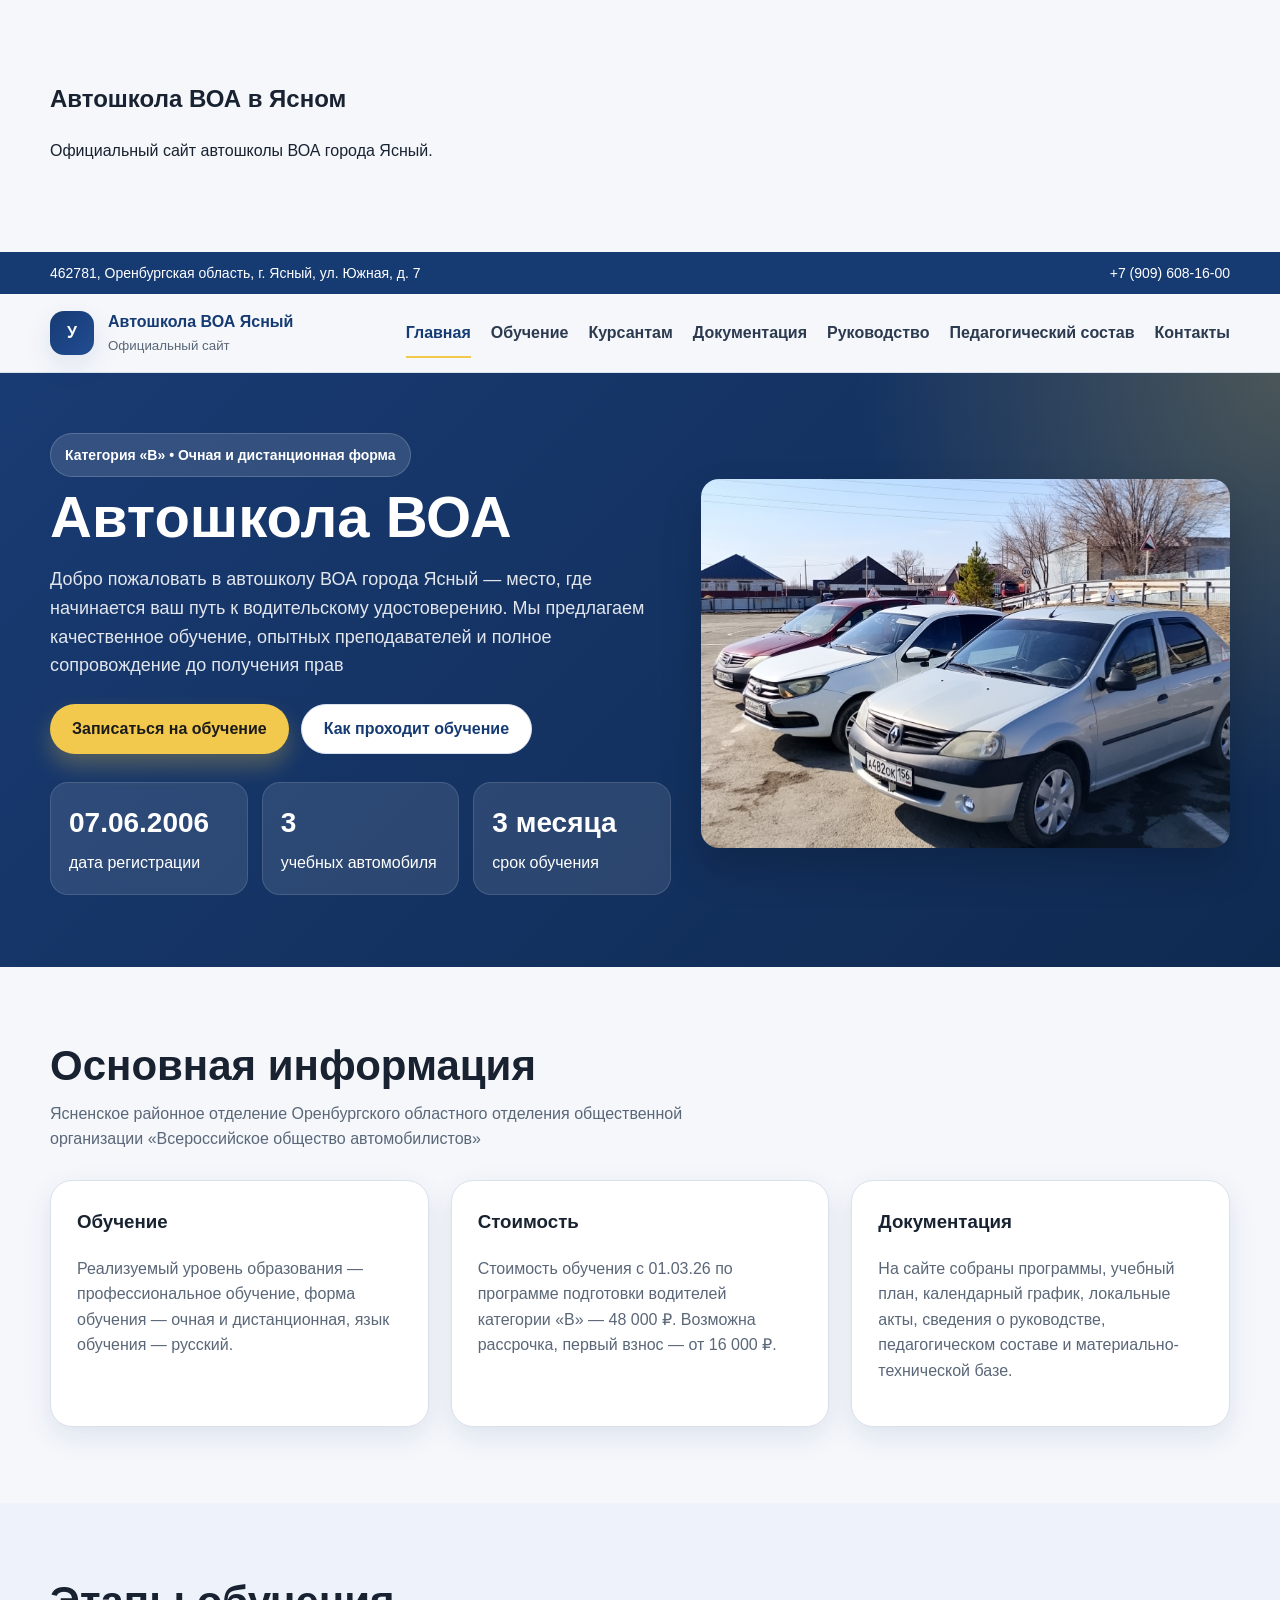
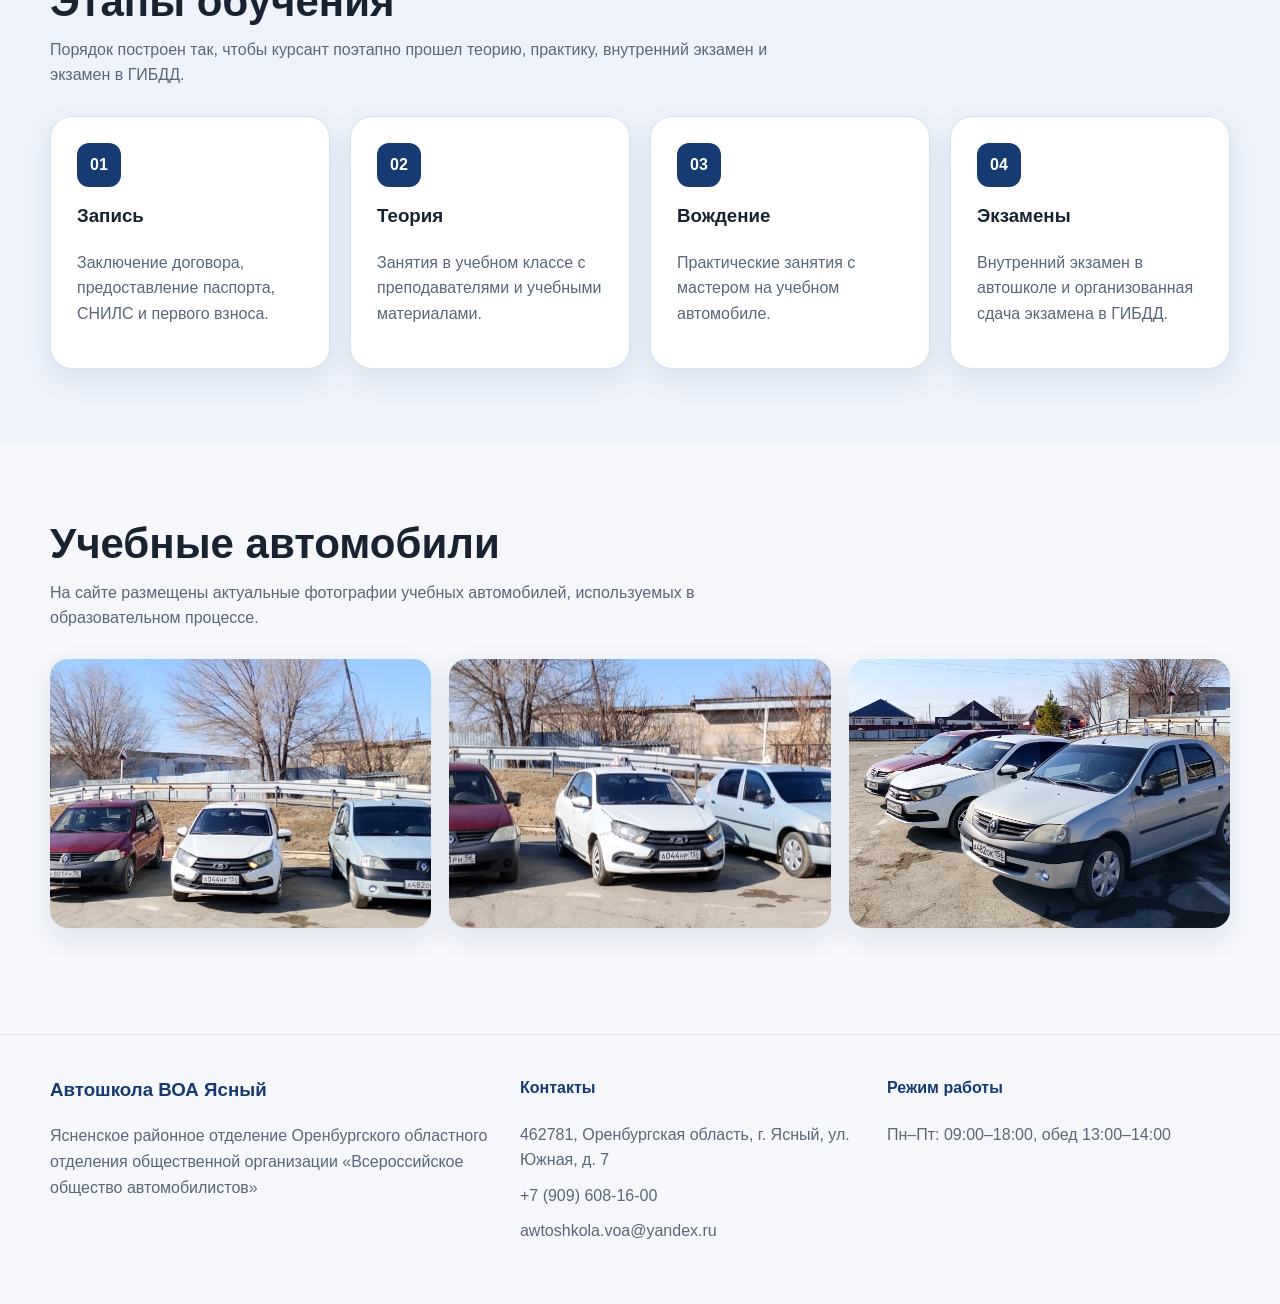
==== index.html @ 306327cb "Update index.html" ====
<!DOCTYPE html>
<html lang="ru">
<head>
  <meta charset="UTF-8" />
  <meta name="viewport" content="width=device-width, initial-scale=1.0" />
  <title>Главная — Автошкола ВОА Ясный</title>
  <meta name="description" content="Официальный сайт Ясненское районное отделение ООООО «ВОА»." />
  <meta name="keywords" content="ВОА Ясный, автошкола Ясный, права Ясный, обучение вождению">
<meta name="robots" content="index, follow">

  <meta name="google-site-verification" content="EW2TtbKQk9HyhIWcy-3TnXFjOgDxEClTxjRQ3O5Yyy0" />
  
  <link rel="stylesheet" href="style.css" />
</head>
<body>

  <section class="hero">
  <div class="container">
    <h1>Автошкола ВОА в Ясном</h1>
    <p>Официальный сайт автошколы ВОА города Ясный.</p>
  </div>
</section>
  
  <div class="topbar">
    <div class="container topbar-inner">
      <span>462781, Оренбургская область, г. Ясный, ул. Южная, д. 7</span>
      <span><a href="tel:79096081600">+7 (909) 608-16-00</a></span>
    </div>
  </div>
  <header class="header">
    <div class="container header-inner">
      <a class="logo" href="index.html">
        <span class="logo-mark">У</span>
        <span>
          <strong>Автошкола ВОА Ясный</strong>
          <small>Официальный сайт</small>
        </span>
      </a>
      <button class="menu-toggle" type="button" aria-label="Открыть меню">☰</button>
      <nav class="nav"><a href="index.html" class="is-active">Главная</a>
<a href="training.html">Обучение</a>
<a href="students.html">Курсантам</a>
<a href="docs.html">Документация</a>
<a href="management.html">Руководство</a>
<a href="teachers.html">Педагогический состав</a>
<a href="contacts.html">Контакты</a></nav>
    </div>
  </header>
  <main>
<section class="hero hero-home">
  <div class="container hero-grid">
    <div class="hero-copy reveal">
      <span class="eyebrow">Категория «В» • Очная и дистанционная форма</span>
      <h1>Автошкола ВОА</h1>
      <p>Добро пожаловать в автошколу ВОА города Ясный — место, где начинается ваш путь к водительскому удостоверению. Мы предлагаем качественное обучение, опытных преподавателей и полное сопровождение до получения прав</p>
      <div class="hero-actions">
        <a class="btn btn-primary" href="tel:+79096081600">Записаться на обучение</a>
        <a class="btn btn-secondary" href="training.html">Как проходит обучение</a>
      </div>
      <div class="stats-grid">
        <div class="stat-card"><strong>07.06.2006</strong><span>дата регистрации</span></div>
        <div class="stat-card"><strong>3</strong><span>учебных автомобиля</span></div>
        <div class="stat-card"><strong>3 месяца</strong><span>срок обучения</span></div>
      </div>
    </div>
    <div class="hero-media reveal">
      <img src="assets/img/cars-2.jpg" alt="Учебные автомобили автошколы" />
    </div>
  </div>
</section>

<section class="section">
  <div class="container">
    <div class="section-head reveal">
      <h2>Основная информация</h2>
      <p>Ясненское районное отделение Оренбургского областного отделения общественной организации «Всероссийское общество автомобилистов»</p>
    </div>
    <div class="cards cards-3">
      <article class="card reveal">
        <h3>Обучение</h3>
        <p>Реализуемый уровень образования — профессиональное обучение, форма обучения — очная и дистанционная, язык обучения — русский.</p>
      </article>
      <article class="card reveal">
        <h3>Стоимость</h3>
        <p>Стоимость обучения c 01.03.26 по программе подготовки водителей категории «В» — 48 000 ₽. Возможна рассрочка, первый взнос — от 16 000 ₽.</p>
      </article>
      <article class="card reveal">
        <h3>Документация</h3>
        <p>На сайте собраны программы, учебный план, календарный график, локальные акты, сведения о руководстве, педагогическом составе и материально-технической базе.</p>
      </article>
    </div>
  </div>
</section>

<section class="section section-soft">
  <div class="container">
    <div class="section-head reveal">
      <h2>Этапы обучения</h2>
      <p>Порядок построен так, чтобы курсант поэтапно прошел теорию, практику, внутренний экзамен и экзамен в ГИБДД.</p>
    </div>
    <div class="steps-grid">
      <div class="step-card reveal"><span>01</span><h3>Запись</h3><p>Заключение договора, предоставление паспорта, СНИЛС и первого взноса.</p></div>
      <div class="step-card reveal"><span>02</span><h3>Теория</h3><p>Занятия в учебном классе с преподавателями и учебными материалами.</p></div>
      <div class="step-card reveal"><span>03</span><h3>Вождение</h3><p>Практические занятия с мастером на учебном автомобиле.</p></div>
      <div class="step-card reveal"><span>04</span><h3>Экзамены</h3><p>Внутренний экзамен в автошколе и организованная сдача экзамена в ГИБДД.</p></div>
    </div>
  </div>
</section>

<section class="section">
  <div class="container">
    <div class="section-head reveal">
      <h2>Учебные автомобили</h2>
      <p>На сайте размещены актуальные фотографии учебных автомобилей, используемых в образовательном процессе.</p>
    </div>
    <div class="gallery-grid gallery-grid-3">
      <img class="reveal" src="assets/img/cars-1.jpg" alt="Учебные автомобили — фото 1" />
      <img class="reveal" src="assets/img/cars-3.jpg" alt="Учебные автомобили — фото 2" />
      <img class="reveal" src="assets/img/cars-5.jpg" alt="Учебные автомобили — фото 3" />
    </div>
  </div>
</section>

</main>
  <footer class="footer">
    <div class="container footer-grid">
      <div>
        <h3>Автошкола ВОА Ясный</h3>
        <p>Ясненское районное отделение Оренбургского областного отделения общественной организации «Всероссийское общество автомобилистов»</p>
      </div>
      <div>
        <h4>Контакты</h4>
        <p>462781, Оренбургская область, г. Ясный, ул. Южная, д. 7</p>
        <p><a href="tel:79096081600">+7 (909) 608-16-00</a></p>
        <p><a href="mailto:awtoshkola.voa@yandex.ru">awtoshkola.voa@yandex.ru</a></p>
      </div>
      <div>
        <h4>Режим работы</h4>
        <p>Пн–Пт: 09:00–18:00, обед 13:00–14:00</p>
      </div>
    </div>
  </footer>
  <script src="script.js"></script>
</body>
</html>
---- style.css ----
:root {
  --bg: #f5f7fb;
  --card: #ffffff;
  --text: #182230;
  --muted: #5a6778;
  --line: #d9e1ed;
  --primary: #163b73;
  --primary-2: #224d93;
  --accent: #f2c94c;
  --soft: #eef3fb;
  --success: #e8f5eb;
  --radius: 22px;
  --shadow: 0 10px 28px rgba(22, 59, 115, .10);
  --container: 1180px;
}
* { box-sizing: border-box; }
html { scroll-behavior: smooth; }
body { margin: 0; font-family: Arial, Helvetica, sans-serif; background: var(--bg); color: var(--text); line-height: 1.6; }
a { color: inherit; text-decoration: none; }
img { max-width: 100%; display: block; border-radius: 18px; }
.container { width: min(var(--container), calc(100% - 32px)); margin: 0 auto; }
.topbar { background: var(--primary); color: #fff; font-size: 14px; }
.topbar-inner { min-height: 42px; display: flex; align-items: center; justify-content: space-between; gap: 16px; flex-wrap: wrap; }
.header { position: sticky; top: 0; z-index: 30; background: rgba(245,247,251,.95); backdrop-filter: blur(10px); border-bottom: 1px solid var(--line); }
.header-inner { display: flex; align-items: center; justify-content: space-between; min-height: 78px; gap: 20px; }
.logo { display: flex; align-items: center; gap: 14px; }
.logo strong { display: block; color: var(--primary); }
.logo small { display: block; color: var(--muted); }
.logo-mark { width: 44px; height: 44px; border-radius: 14px; display: grid; place-items: center; background: linear-gradient(135deg, var(--primary), var(--primary-2)); color: #fff; font-weight: 800; box-shadow: var(--shadow); }
.nav { display: flex; gap: 20px; align-items: center; }
.nav a { font-weight: 700; color: #2b3a4e; padding: 8px 0; position: relative; }
.nav a::after { content: ''; position: absolute; left: 0; bottom: -4px; width: 0; height: 2px; background: var(--accent); transition: .25s ease; }
.nav a:hover::after, .nav a.is-active::after { width: 100%; }
.nav a.is-active { color: var(--primary); }
.menu-toggle { display: none; border: 1px solid var(--line); background: var(--card); border-radius: 12px; width: 44px; height: 44px; font-size: 20px; }
.hero { padding: 60px 0 72px; }
.hero-home { background: radial-gradient(circle at top right, rgba(242,201,76,.25), transparent 30%), linear-gradient(135deg, #193b73, #0f2a51); color: #fff; }
.hero-grid { display: grid; grid-template-columns: 1.08fr .92fr; gap: 30px; align-items: center; }
.hero-copy h1, .hero-inner-box h1 { margin: 10px 0 14px; font-size: clamp(34px, 5vw, 58px); line-height: 1.03; }
.hero-copy p, .hero-inner-box p { font-size: 18px; color: rgba(255,255,255,.88); max-width: 700px; }
.eyebrow { display: inline-flex; padding: 10px 14px; border-radius: 999px; background: rgba(255,255,255,.12); border: 1px solid rgba(255,255,255,.18); font-size: 14px; font-weight: 700; }
.hero-actions, .doc-actions { display: flex; gap: 12px; flex-wrap: wrap; margin-top: 24px; }
.stats-grid { margin-top: 28px; display: grid; grid-template-columns: repeat(3, minmax(0,1fr)); gap: 14px; }
.stat-card { background: rgba(255,255,255,.10); border: 1px solid rgba(255,255,255,.12); border-radius: 18px; padding: 18px; }
.stat-card strong { display: block; font-size: 28px; margin-bottom: 4px; }
.hero-media img { min-height: 320px; object-fit: cover; box-shadow: 0 20px 40px rgba(0,0,0,.2); }
.hero-inner { background: linear-gradient(135deg, #183d77, #16315d); color: #fff; padding-top: 44px; padding-bottom: 44px; }
.hero-inner-box { padding: 22px 0; }
.section { padding: 76px 0; }
.section-soft { background: var(--soft); }
.section-head { margin-bottom: 28px; }
.section-head h2 { font-size: clamp(28px, 4vw, 42px); line-height: 1.1; margin: 0 0 12px; }
.section-head p { margin: 0; color: var(--muted); max-width: 720px; }
.cards { display: grid; gap: 22px; }
.cards-2 { grid-template-columns: repeat(2, minmax(0,1fr)); }
.cards-3 { grid-template-columns: repeat(3, minmax(0,1fr)); }
.card, .step-card, .docs-sidebar-box, .cta-box, .note-box, .table-wrap, .doc-section { background: var(--card); border: 1px solid var(--line); border-radius: var(--radius); box-shadow: var(--shadow); }
.card, .step-card, .note-box, .doc-section { padding: 26px; }
.card h2, .card h3, .step-card h3, .doc-section h2 { margin-top: 0; }
.card p, .card li, .step-card p, .doc-section p { color: var(--muted); }
.btn { display: inline-flex; align-items: center; justify-content: center; min-height: 50px; padding: 0 22px; border-radius: 999px; font-weight: 700; transition: .25s ease; border: 0; cursor: pointer; }
.btn-primary { background: var(--accent); color: #1b1b1b; box-shadow: 0 12px 22px rgba(242,201,76,.28); }
.btn-primary:hover { transform: translateY(-2px); }
.btn-secondary { background: #fff; color: var(--primary); border: 1px solid var(--line); }
.btn-sm { min-height: 40px; padding: 0 16px; font-size: 14px; }
.two-col { display: grid; grid-template-columns: repeat(2, minmax(0,1fr)); gap: 22px; }
.steps-grid { display: grid; grid-template-columns: repeat(4, minmax(0,1fr)); gap: 20px; }
.step-card span { display: inline-grid; place-items: center; width: 44px; height: 44px; border-radius: 12px; background: var(--primary); color: #fff; font-weight: 800; margin-bottom: 14px; }
.gallery-grid { display: grid; gap: 18px; }
.gallery-grid img { width: 100%; height: 100%; object-fit: cover; box-shadow: var(--shadow); }
.gallery-grid-2 { grid-template-columns: repeat(2, minmax(0,1fr)); }
.gallery-grid-3 { grid-template-columns: repeat(3, minmax(0,1fr)); }
.cta-box { padding: 32px; display: flex; align-items: center; justify-content: space-between; gap: 24px; }
.cta-box h2 { margin: 0 0 10px; }
.link-arrow { display: inline-flex; align-items: center; gap: 8px; margin-top: 10px; color: var(--primary); font-weight: 700; }
.link-arrow::after { content: '→'; }
.list-clean { margin: 0; padding-left: 18px; }
.list-clean li + li { margin-top: 8px; }
.table-wrap { overflow: auto; }
.table { width: 100%; border-collapse: collapse; min-width: 760px; }
.table th, .table td { padding: 16px 14px; border-bottom: 1px solid var(--line); vertical-align: top; text-align: left; }
.table th { background: #f6f8fc; color: var(--primary); }
.docs-layout { display: grid; grid-template-columns: 300px 1fr; gap: 24px; align-items: start; }
.docs-sidebar { position: sticky; top: 100px; }
.docs-sidebar-box { padding: 22px; }
.docs-sidebar-box h3 { margin-top: 0; }
.docs-anchor-nav { display: grid; gap: 10px; }
.docs-anchor-nav a { color: var(--primary); font-weight: 700; }
.docs-content { display: grid; gap: 22px; }
.doc-section-head { display: flex; align-items: center; justify-content: space-between; gap: 16px; }
.doc-list { list-style: none; margin: 0; padding: 0; display: grid; gap: 12px; }
.doc-item { display: flex; justify-content: space-between; align-items: center; gap: 18px; padding: 16px 0; border-bottom: 1px solid #edf1f7; }
.doc-item:last-child { border-bottom: 0; }
.doc-type, .doc-status { display: inline-flex; margin-top: 6px; padding: 6px 10px; border-radius: 999px; font-size: 12px; font-weight: 700; }
.doc-type { background: #eff5ff; color: var(--primary); }
.doc-status-missing { background: #fff4e5; color: #935b00; }
.doc-empty { color: var(--muted); }
.note-box { color: var(--text); }
.footer { margin-top: 30px; padding: 40px 0 50px; border-top: 1px solid var(--line); }
.footer-grid { display: grid; grid-template-columns: 1.3fr 1fr 1fr; gap: 24px; }
.footer h3, .footer h4 { margin-top: 0; color: var(--primary); }
.footer p { margin: 0 0 10px; color: var(--muted); }
.reveal { opacity: 0; transform: translateY(24px); transition: opacity .6s ease, transform .6s ease; }
.reveal.show { opacity: 1; transform: translateY(0); }
@media (max-width: 1024px) {
  .hero-grid, .cards-3, .steps-grid, .docs-layout, .footer-grid { grid-template-columns: 1fr; }
  .cards-2, .two-col, .gallery-grid-3 { grid-template-columns: 1fr 1fr; }
  .docs-sidebar { position: static; }
}
@media (max-width: 760px) {
  .menu-toggle { display: inline-grid; place-items: center; }
  .nav { display: none; position: absolute; top: 78px; left: 16px; right: 16px; background: var(--card); border: 1px solid var(--line); border-radius: 18px; padding: 18px; box-shadow: var(--shadow); flex-direction: column; align-items: flex-start; }
  .nav.is-open { display: flex; }
  .hero-grid, .cards-2, .two-col, .gallery-grid-2, .gallery-grid-3 { grid-template-columns: 1fr; }
  .stats-grid { grid-template-columns: 1fr; }
  .cta-box { flex-direction: column; align-items: flex-start; }
  .topbar-inner { min-height: auto; padding: 10px 0; }
  .section { padding: 56px 0; }
  .doc-item { flex-direction: column; align-items: flex-start; }
}
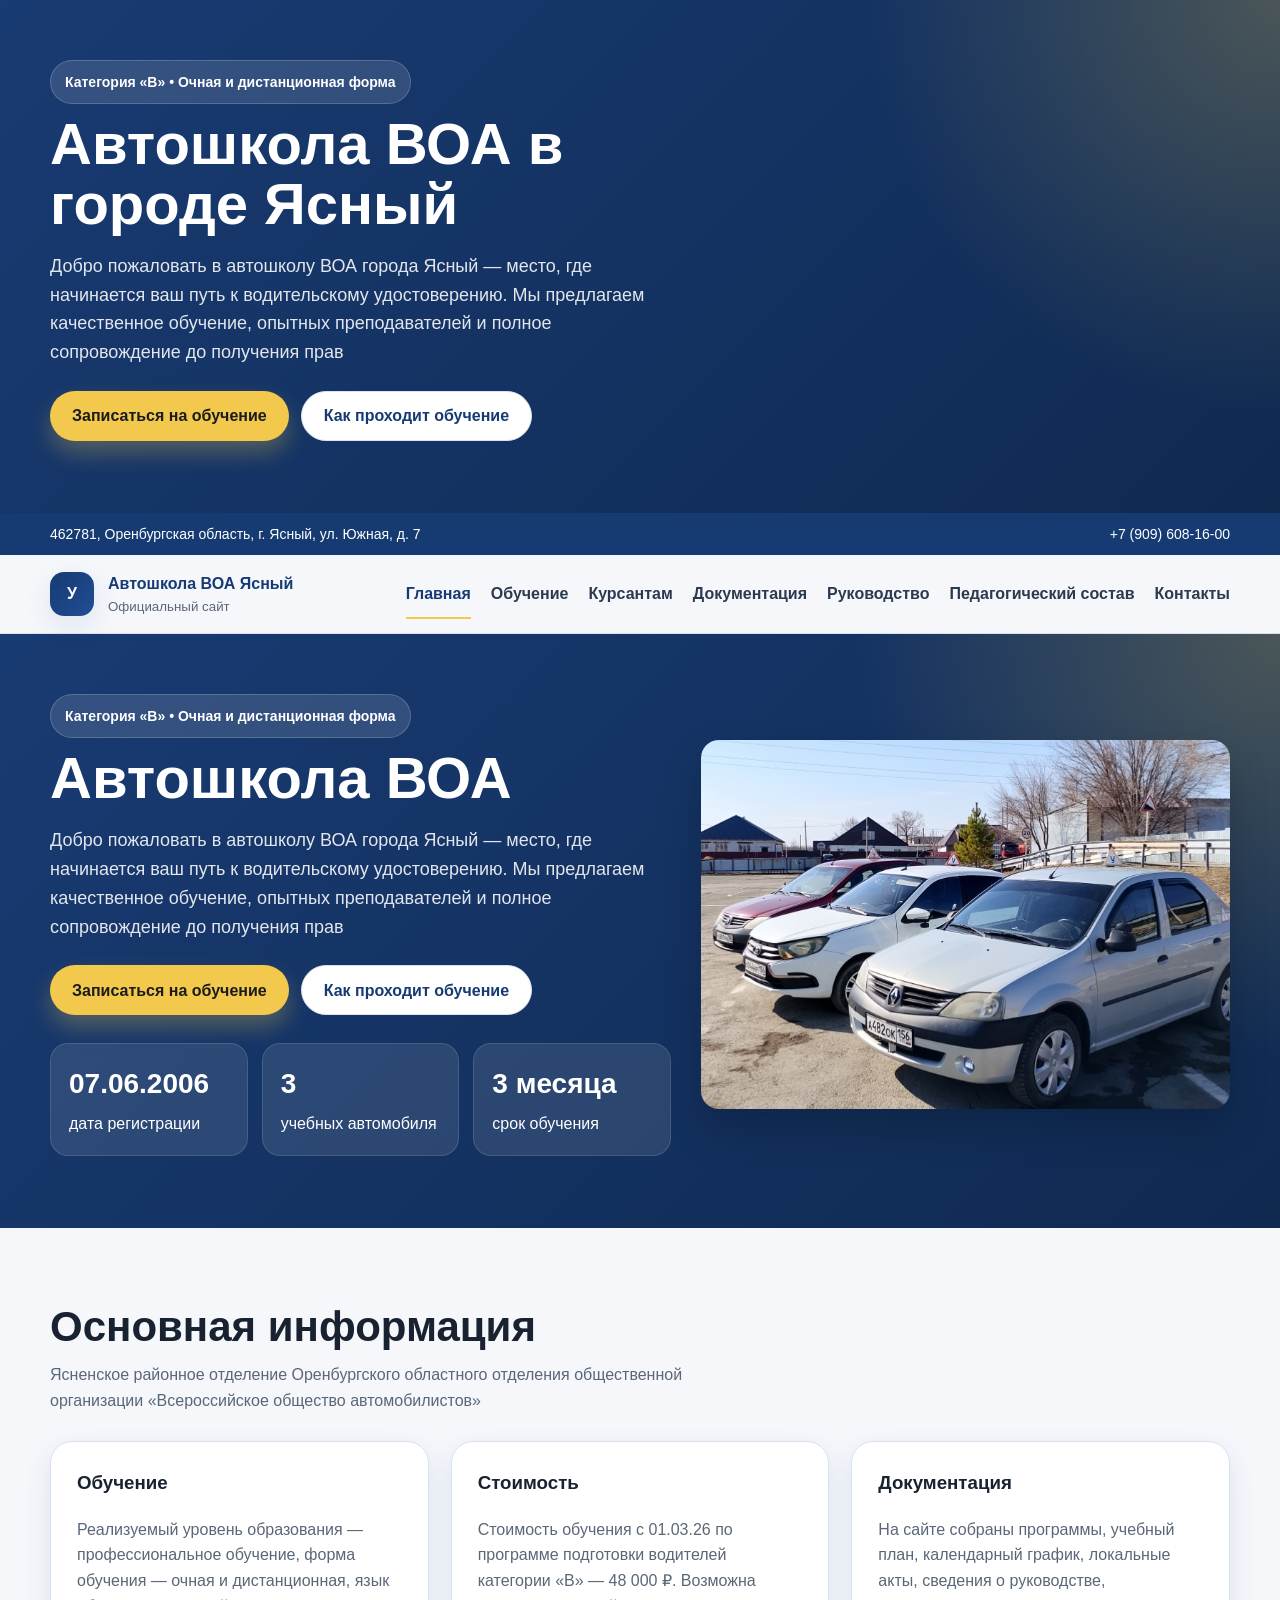
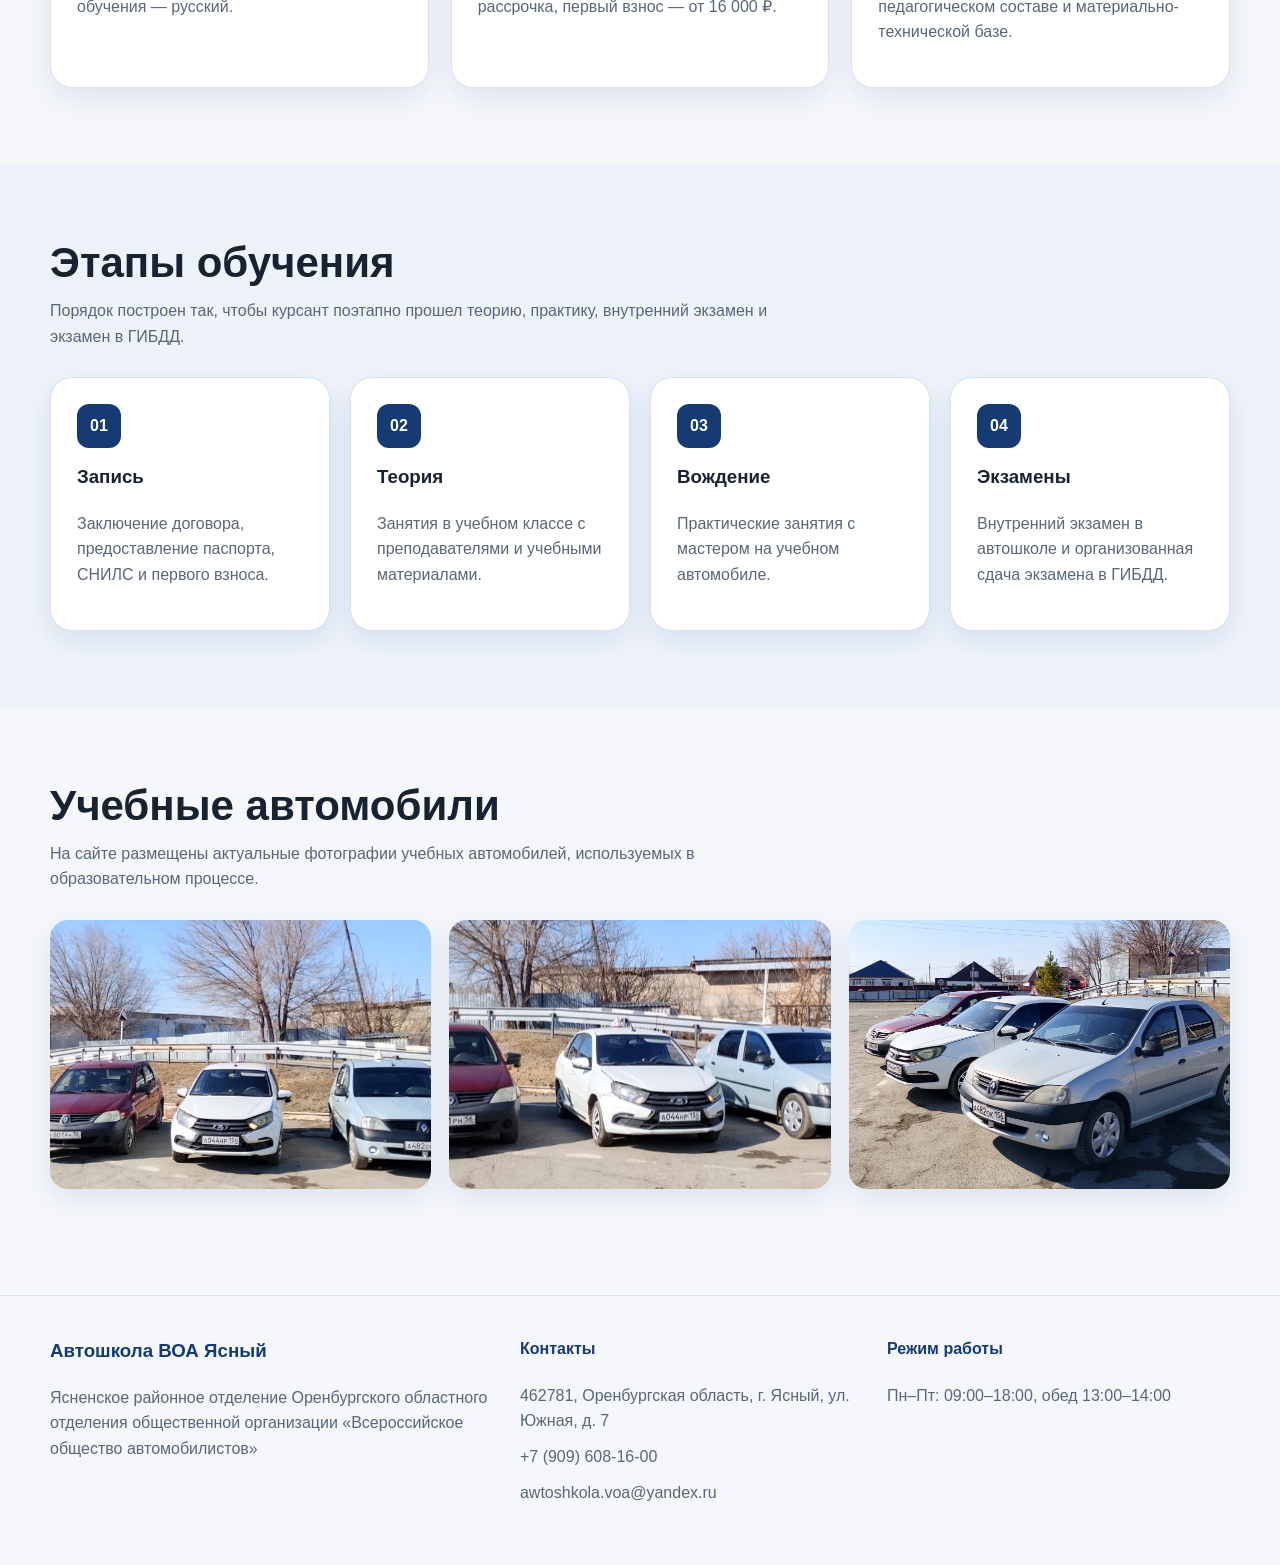
==== commit 326c7cd3: "Update index.html" ====
--- a/index.html
+++ b/index.html
@@ -3,21 +3,44 @@
 <head>
   <meta charset="UTF-8" />
   <meta name="viewport" content="width=device-width, initial-scale=1.0" />
-  <title>Главная — Автошкола ВОА Ясный</title>
-  <meta name="description" content="Официальный сайт Ясненское районное отделение ООООО «ВОА»." />
-  <meta name="keywords" content="ВОА Ясный, автошкола Ясный, права Ясный, обучение вождению">
-<meta name="robots" content="index, follow">
+
+  <title>ВОА Ясный — автошкола, обучение на права категории B</title>
+
+  <meta name="description" content="Официальный сайт автошколы ВОА в Ясном. Обучение на права категории B, теория, вождение, подготовка к экзамену ГИБДД." />
+
+  <meta name="keywords" content="ВОА Ясный, автошкола Ясный, права Ясный, обучение вождению" />
+
+  <meta name="robots" content="index, follow" />
 
   <meta name="google-site-verification" content="EW2TtbKQk9HyhIWcy-3TnXFjOgDxEClTxjRQ3O5Yyy0" />
-  
+
   <link rel="stylesheet" href="style.css" />
 </head>
 <body>
 
-  <section class="hero">
-  <div class="container">
-    <h1>Автошкола ВОА в Ясном</h1>
-    <p>Официальный сайт автошколы ВОА города Ясный.</p>
+  <section class="hero hero-home">
+  <div class="container hero-grid">
+    <div class="hero-copy reveal">
+      <span class="eyebrow">Категория «В» • Очная и дистанционная форма</span>
+
+      <h1>Автошкола ВОА в городе Ясный</h1>
+
+      <p>
+        Добро пожаловать в автошколу ВОА города Ясный — место,
+        где начинается ваш путь к водительскому удостоверению.
+        Мы предлагаем качественное обучение, опытных преподавателей
+        и полное сопровождение до получения прав
+      </p>
+
+      <div class="hero-actions">
+        <a class="btn btn-primary" href="tel:+79096081600">
+          Записаться на обучение
+        </a>
+        <a class="btn btn-secondary" href="training.html">
+          Как проходит обучение
+        </a>
+      </div>
+    </div>
   </div>
 </section>
   
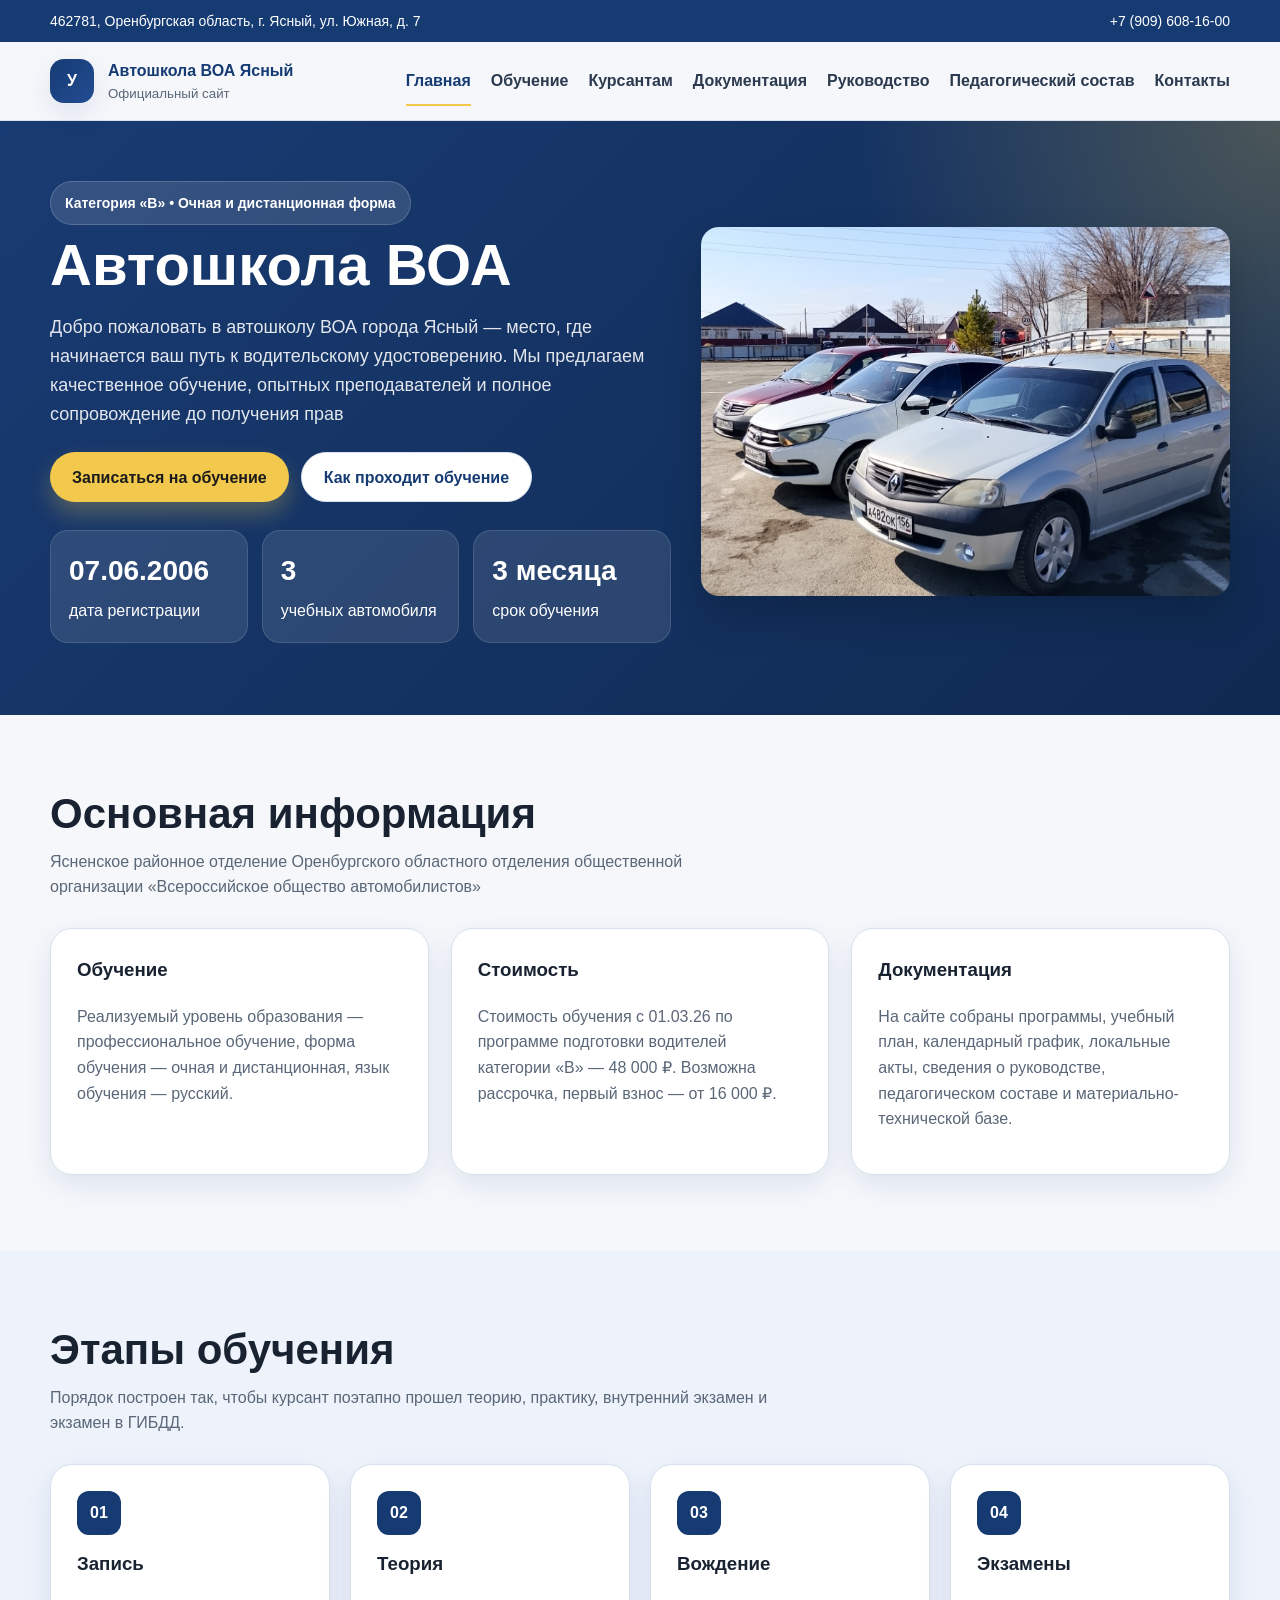
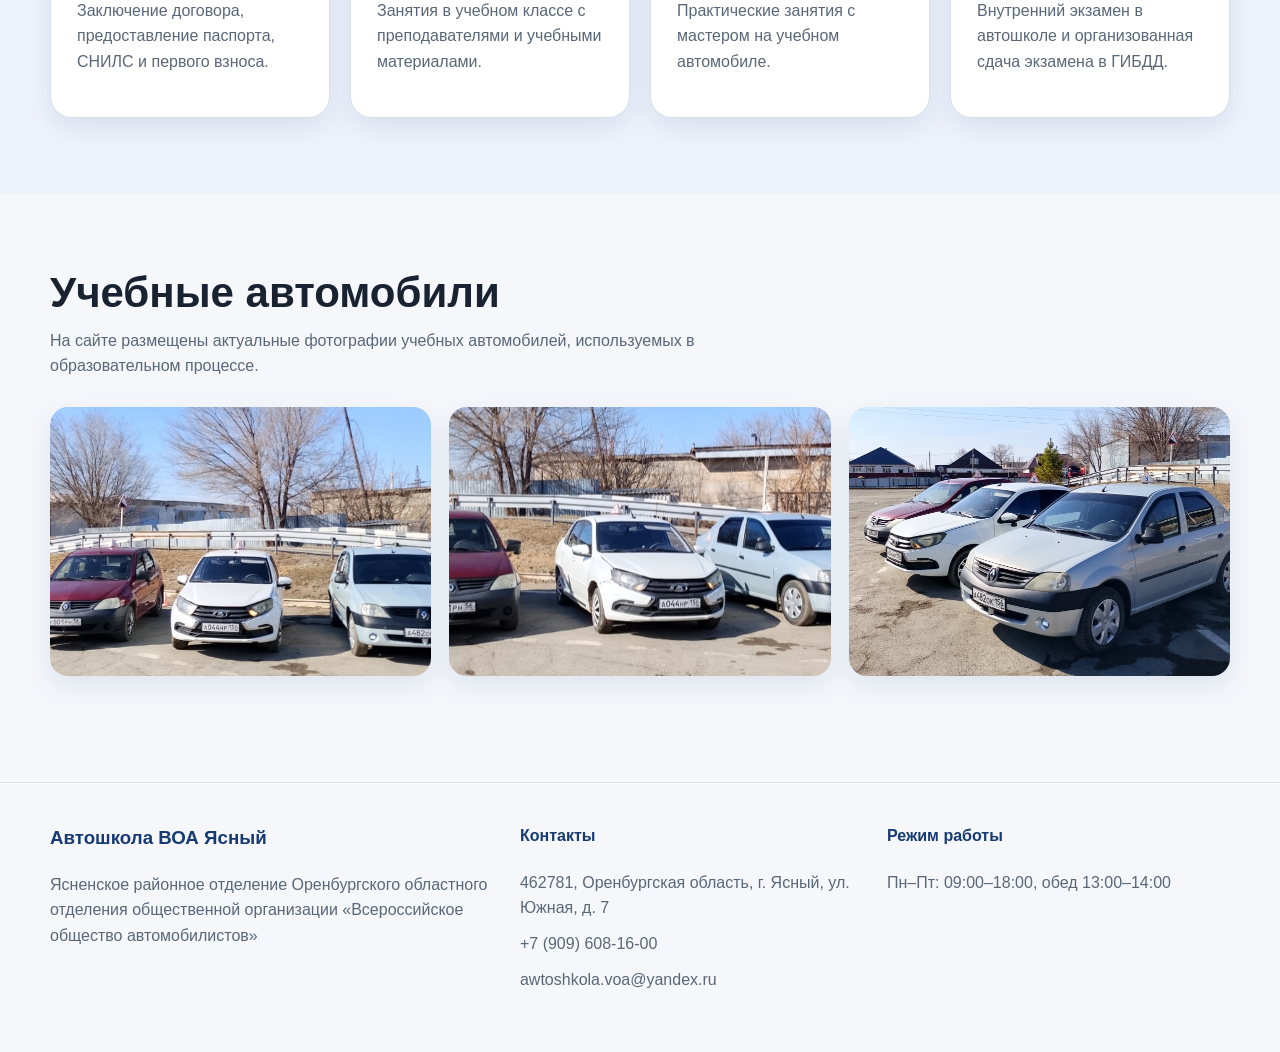
==== commit 47b5bdc6: "Update index.html" ====
--- a/index.html
+++ b/index.html
@@ -17,33 +17,6 @@
   <link rel="stylesheet" href="style.css" />
 </head>
 <body>
-
-  <section class="hero hero-home">
-  <div class="container hero-grid">
-    <div class="hero-copy reveal">
-      <span class="eyebrow">Категория «В» • Очная и дистанционная форма</span>
-
-      <h1>Автошкола ВОА в городе Ясный</h1>
-
-      <p>
-        Добро пожаловать в автошколу ВОА города Ясный — место,
-        где начинается ваш путь к водительскому удостоверению.
-        Мы предлагаем качественное обучение, опытных преподавателей
-        и полное сопровождение до получения прав
-      </p>
-
-      <div class="hero-actions">
-        <a class="btn btn-primary" href="tel:+79096081600">
-          Записаться на обучение
-        </a>
-        <a class="btn btn-secondary" href="training.html">
-          Как проходит обучение
-        </a>
-      </div>
-    </div>
-  </div>
-</section>
-  
   <div class="topbar">
     <div class="container topbar-inner">
       <span>462781, Оренбургская область, г. Ясный, ул. Южная, д. 7</span>
